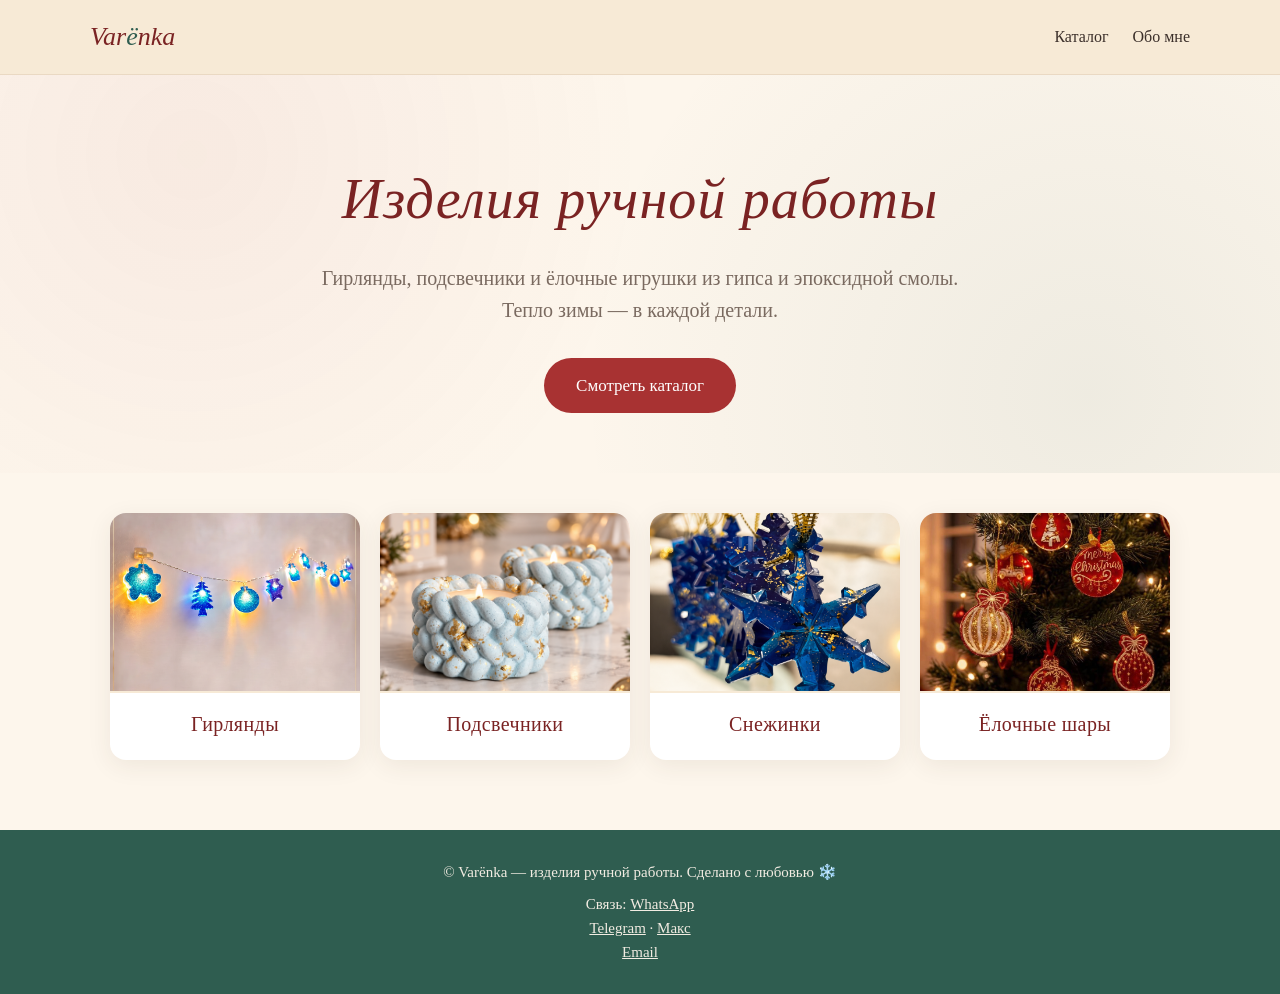
==== index.html @ d44fe87b "Update index.html" ====
<!DOCTYPE html>
<html lang="ru">
<head>
  <meta charset="UTF-8">
  <meta name="viewport" content="width=device-width, initial-scale=1.0">
  <title>Varёnka — изделия ручной работы</title>
  <meta name="description" content="Гирлянды, подсвечники и ёлочные игрушки ручной работы из гипса и эпоксидной смолы.">
  <link rel="stylesheet" href="style.css">
</head>
<body>

<header>
  <div class="container nav">
    <a href="index.html" class="logo">Var<span>ё</span>nka</a>
    <ul>
      <li><a href="catalog.html">Каталог</a></li>
      <li><a href="about.html">Обо мне</a></li>
    </ul>
  </div>
</header>

<section class="hero">
  <div class="container">
    <h1>Изделия ручной работы</h1>
    <p>Гирлянды, подсвечники и ёлочные игрушки из гипса и эпоксидной смолы. Тепло зимы — в каждой детали.</p>
    <a href="catalog.html" class="btn">Смотреть каталог</a>
  </div>
</section>

<section class="container">
  <div class="categories">
    <a href="catalog.html?cat=Гирлянды" class="cat-card">
      <img src="images/cat-garland.jpg" alt="Гирлянды" class="cat-img">
      <h3>Гирлянды</h3>
    </a>
    <a href="catalog.html?cat=Подсвечники" class="cat-card">
      <img src="images/cat-candle.jpg" alt="Подсвечники" class="cat-img">
      <h3>Подсвечники</h3>
     </a>
    <a href="catalog.html?cat=Снежинки" class="cat-card">
      <img src="images/cat-snowflake.jpg" alt="Снежинки" class="cat-img">
      <h3>Снежинки</h3>
    </a>
    <a href="catalog.html?cat=Шары" class="cat-card">
      <img src="images/cat-ball.jpg" alt="Ёлочные шары" class="cat-img">
      <h3>Ёлочные шары</h3>
    </a>
  </div>
</section>

<footer>
  <p>© Varёnka — изделия ручной работы. Сделано с любовью ❄️</p>
  <p style="margin-top:8px;">
    Связь: 
    <a href="https://wa.me/+79312424304" target="_blank">WhatsApp</a><br>
      <a href="https://t.me/zaigrinavs">Telegram</a> ·
   <a href="https://max.ru/u/f9LHodD0cOLlz1ItaKKBuRrBQSuhfOYl6oUlWiGbm6PGYJE0i15IHQIW2W4" target="_blank">Макс</a><br>
      <a href="fep0000@gmail.com">Email</a>
  </p>
</footer>

</body>
</html>
---- style.css ----
/* ===== Базовое ===== */
* { box-sizing: border-box; margin: 0; padding: 0; }

:root {
  --bg: #fdf6ec;          /* тёплый кремовый */
  --bg-soft: #f7ead6;
  --accent: #a83232;      /* винный красный */
  --accent-dark: #7a2323;
  --green: #2f5d50;       /* тёмно-зелёный */
  --text: #3b2f2a;
  --muted: #7a6a60;
  --card: #ffffff;
  --shadow: 0 6px 24px rgba(59, 47, 42, 0.08);
  --radius: 16px;
}

body {
  font-family: "Georgia", "Times New Roman", serif;
  background: var(--bg);
  color: var(--text);
  line-height: 1.6;
}

h1, h2, h3 { font-weight: normal; letter-spacing: 0.02em; }

a { color: var(--accent); text-decoration: none; }
a:hover { text-decoration: underline; }

img { max-width: 100%; display: block; }

.container { max-width: 1100px; margin: 0 auto; padding: 0 20px; }

/* ===== Шапка ===== */
header {
  background: var(--bg-soft);
  border-bottom: 1px solid #ead9c3;
  position: sticky; top: 0; z-index: 10;
}
.nav {
  display: flex; align-items: center; justify-content: space-between;
  padding: 16px 0;
  flex-wrap: wrap; gap: 12px;
}
.logo {
  font-size: 26px; font-family: "Georgia", serif; font-style: italic;
  color: var(--accent-dark);
}
.logo span { color: var(--green); }
.nav ul { display: flex; gap: 24px; list-style: none; flex-wrap: wrap; }
.nav ul a { color: var(--text); font-size: 16px; }

/* ===== Hero на главной ===== */
.hero {
  padding: 80px 0 60px;
  text-align: center;
  background:
    radial-gradient(circle at 15% 20%, rgba(168,50,50,0.06), transparent 40%),
    radial-gradient(circle at 85% 80%, rgba(47,93,80,0.07), transparent 45%);
}
.hero h1 {
  font-size: clamp(34px, 6vw, 56px);
  color: var(--accent-dark);
  margin-bottom: 18px;
  font-style: italic;
}
.hero p {
  font-size: clamp(16px, 2.4vw, 20px);
  color: var(--muted);
  max-width: 640px; margin: 0 auto 32px;
}
.btn {
  display: inline-block;
  background: var(--accent);
  color: #fff;
  padding: 14px 32px;
  border-radius: 40px;
  font-size: 17px;
  transition: background .2s;
}
.btn:hover { background: var(--accent-dark); text-decoration: none; }
.btn-outline {
  background: transparent; color: var(--accent);
  border: 1.5px solid var(--accent);
}

/* ===== Категории на главной ===== */
.categories {
  display: grid;
  grid-template-columns: repeat(auto-fit, minmax(200px, 1fr));
  gap: 20px;
  padding: 40px 0 70px;
}
.cat-card {
  background: var(--card);
  border-radius: var(--radius);
  padding: 36px 20px;
  text-align: center;
  box-shadow: var(--shadow);
  transition: transform .2s;
  color: var(--text);
}
.cat-card:hover { transform: translateY(-4px); text-decoration: none; }
.cat-card .emoji { font-size: 40px; display: block; margin-bottom: 12px; }
.cat-card h3 { color: var(--accent-dark); font-size: 20px; }

/* ===== Каталог ===== */
.catalog-header { padding: 50px 0 20px; text-align: center; }
.catalog-header h1 { font-size: clamp(28px, 4vw, 40px); color: var(--accent-dark); font-style: italic; }
.catalog-header p { color: var(--muted); }

.filters {
  display: flex; gap: 10px; flex-wrap: wrap; justify-content: center;
  padding: 20px 0 30px;
}
.filter-btn {
  background: var(--card);
  border: 1.5px solid #ead9c3;
  border-radius: 40px;
  padding: 8px 20px;
  cursor: pointer;
  font-family: inherit;
  font-size: 15px;
  color: var(--text);
  transition: all .2s;
}
.filter-btn:hover { border-color: var(--accent); }
.filter-btn.active { background: var(--accent); color: #fff; border-color: var(--accent); }

.grid {
  display: grid;
  grid-template-columns: repeat(auto-fill, minmax(240px, 1fr));
  gap: 24px;
  padding-bottom: 70px;
}
.card {
  background: var(--card);
  border-radius: var(--radius);
  overflow: hidden;
  box-shadow: var(--shadow);
  transition: transform .2s;
  display: flex; flex-direction: column;
}
.card:hover { transform: translateY(-4px); }
.card .photo {
  aspect-ratio: 1 / 1;
  background: var(--bg-soft);
  overflow: hidden;
}
.card .photo img { width: 100%; height: 100%; object-fit: cover; }
.card .body { padding: 16px 18px 20px; flex: 1; display: flex; flex-direction: column; }
.card .cat-label {
  font-size: 12px; text-transform: uppercase; letter-spacing: 0.08em;
  color: var(--green); margin-bottom: 6px;
}
.card h3 { font-size: 18px; margin-bottom: 8px; color: var(--text); }
.card .desc { font-size: 14px; color: var(--muted); flex: 1; margin-bottom: 12px; }
.card .price { font-size: 18px; color: var(--accent-dark); font-weight: bold; }

/* ===== Подвал ===== */
footer {
  background: var(--green);
  color: #f2ece2;
  text-align: center;
  padding: 30px 20px;
  font-size: 15px;
}
footer a { color: #f2ece2; text-decoration: underline; }

/* ===== Обо мне ===== */
.about { padding: 60px 0; max-width: 720px; margin: 0 auto; }
.about h1 { font-size: clamp(28px, 4vw, 40px); color: var(--accent-dark); font-style: italic; margin-bottom: 20px; }
.about p { margin-bottom: 16px; font-size: 17px; }
.contacts { margin-top: 30px; }
.contacts a { display: inline-block; margin-right: 20px; font-size: 17px; }

/* ===== Мобильная адаптация ===== */
@media (max-width: 600px) {
  .nav ul { gap: 14px; font-size: 15px; }
  .hero { padding: 50px 0 40px; }
  .grid { grid-template-columns: repeat(auto-fill, minmax(160px, 1fr)); gap: 14px; }
  .card .body { padding: 12px; }
  .card h3 { font-size: 16px; }
  .card .desc { font-size: 13px; }
}
/* ===== Модальное окно галереи ===== */
.modal {
  display: none; 
  position: fixed; 
  z-index: 100; 
  left: 0;
  top: 0;
  width: 100%; 
  height: 100%; 
  overflow: auto; 
  background-color: rgba(59, 47, 42, 0.9); /* Темный фон */
  backdrop-filter: blur(4px);
}

.modal-content {
  margin: 5% auto;
  display: block;
  max-width: 80%;
  max-height: 75vh;
  border-radius: 8px;
  box-shadow: 0 0 20px rgba(0,0,0,0.5);
  object-fit: contain;
  animation: zoom 0.3s;
}

@keyframes zoom {
  from {transform: scale(0.8)} 
  to {transform: scale(1)}
}

.close {
  position: absolute;
  top: 20px;
  right: 35px;
  color: #fdf6ec;
  font-size: 40px;
  font-weight: bold;
  cursor: pointer;
}

.close:hover { color: #a83232; }

.prev, .next {
  cursor: pointer;
  position: absolute;
  top: 50%;
  width: auto;
  padding: 16px;
  margin-top: -50px;
  color: white;
  font-weight: bold;
  font-size: 30px;
  transition: 0.3s;
  user-select: none;
  text-decoration: none;
}
.next { right: 20px; border-radius: 3px 0 0 3px; }
.prev { left: 20px; border-radius: 0 3px 3px 0; }
.prev:hover, .next:hover { background-color: rgba(168,50,50,0.8); color: #fff; }

#caption {
  margin: auto;
  display: block;
  width: 80%;
  max-width: 700px;
  text-align: center;
  color: #fdf6ec;
  padding: 10px 0;
  font-size: 20px;
  font-style: italic;
}

/* Адаптив для телефонов */
@media only screen and (max-width: 700px){
  .modal-content { width: 100%; }
  .prev, .next { font-size: 20px; }
}
/* ===== Переключатель обложек на карточке ===== */
.photo {
  position: relative; /* Чтобы стрелочки позиционировались внутри фото */
}

.card-arrow {
  position: absolute;
  top: 50%;
  transform: translateY(-50%);
  background: rgba(253, 246, 236, 0.85); /* Тёплый кремовый фон */
  color: var(--accent-dark);
  border: none;
  border-radius: 50%;
  width: 32px;
  height: 32px;
  font-size: 18px;
  display: flex;
  align-items: center;
  justify-content: center;
  cursor: pointer;
  box-shadow: 0 2px 8px rgba(0,0,0,0.15);
  opacity: 0; /* Скрыты по умолчанию */
  transition: opacity 0.2s, background 0.2s;
  z-index: 2;
}

.card:hover .card-arrow {
  opacity: 1; /* Появляются при наведении на карточку */
}

.card-arrow:hover {
  background: #ffffff;
}

.card-arrow.left { left: 10px; }
.card-arrow.right { right: 10px; }
/* Кнопка "Показать всю коллекцию" */
.btn-collection {
  display: inline-block;
  background: var(--accent);
  color: #fff;
  padding: 10px 24px;
  border-radius: 30px;
  font-size: 15px;
  transition: background 0.2s;
  border: none;
  cursor: pointer;
  font-family: inherit;
}
.btn-collection:hover {
  background: var(--accent-dark);
}
/* ===== Картинки в категориях на главной ===== */
.cat-card {
  display: flex;
  flex-direction: column;
  align-items: center;
  overflow: hidden;
  padding: 0 0 20px 0; /* Убираем отступ сверху, чтобы картинка была впритык к краям */
}

.cat-img {
  width: 100%;
  height: 180px;
  object-fit: cover;
  margin-bottom: 15px;
  border-bottom: 2px solid var(--bg-soft);
  transition: transform 0.3s ease;
}

.cat-card:hover .cat-img {
  transform: scale(1.05); /* Легкий эффект увеличения при наведении */
}

/* Убираем старый стиль для эмодзи, так как мы его больше не используем */
.cat-card .emoji {
  display: none;
}
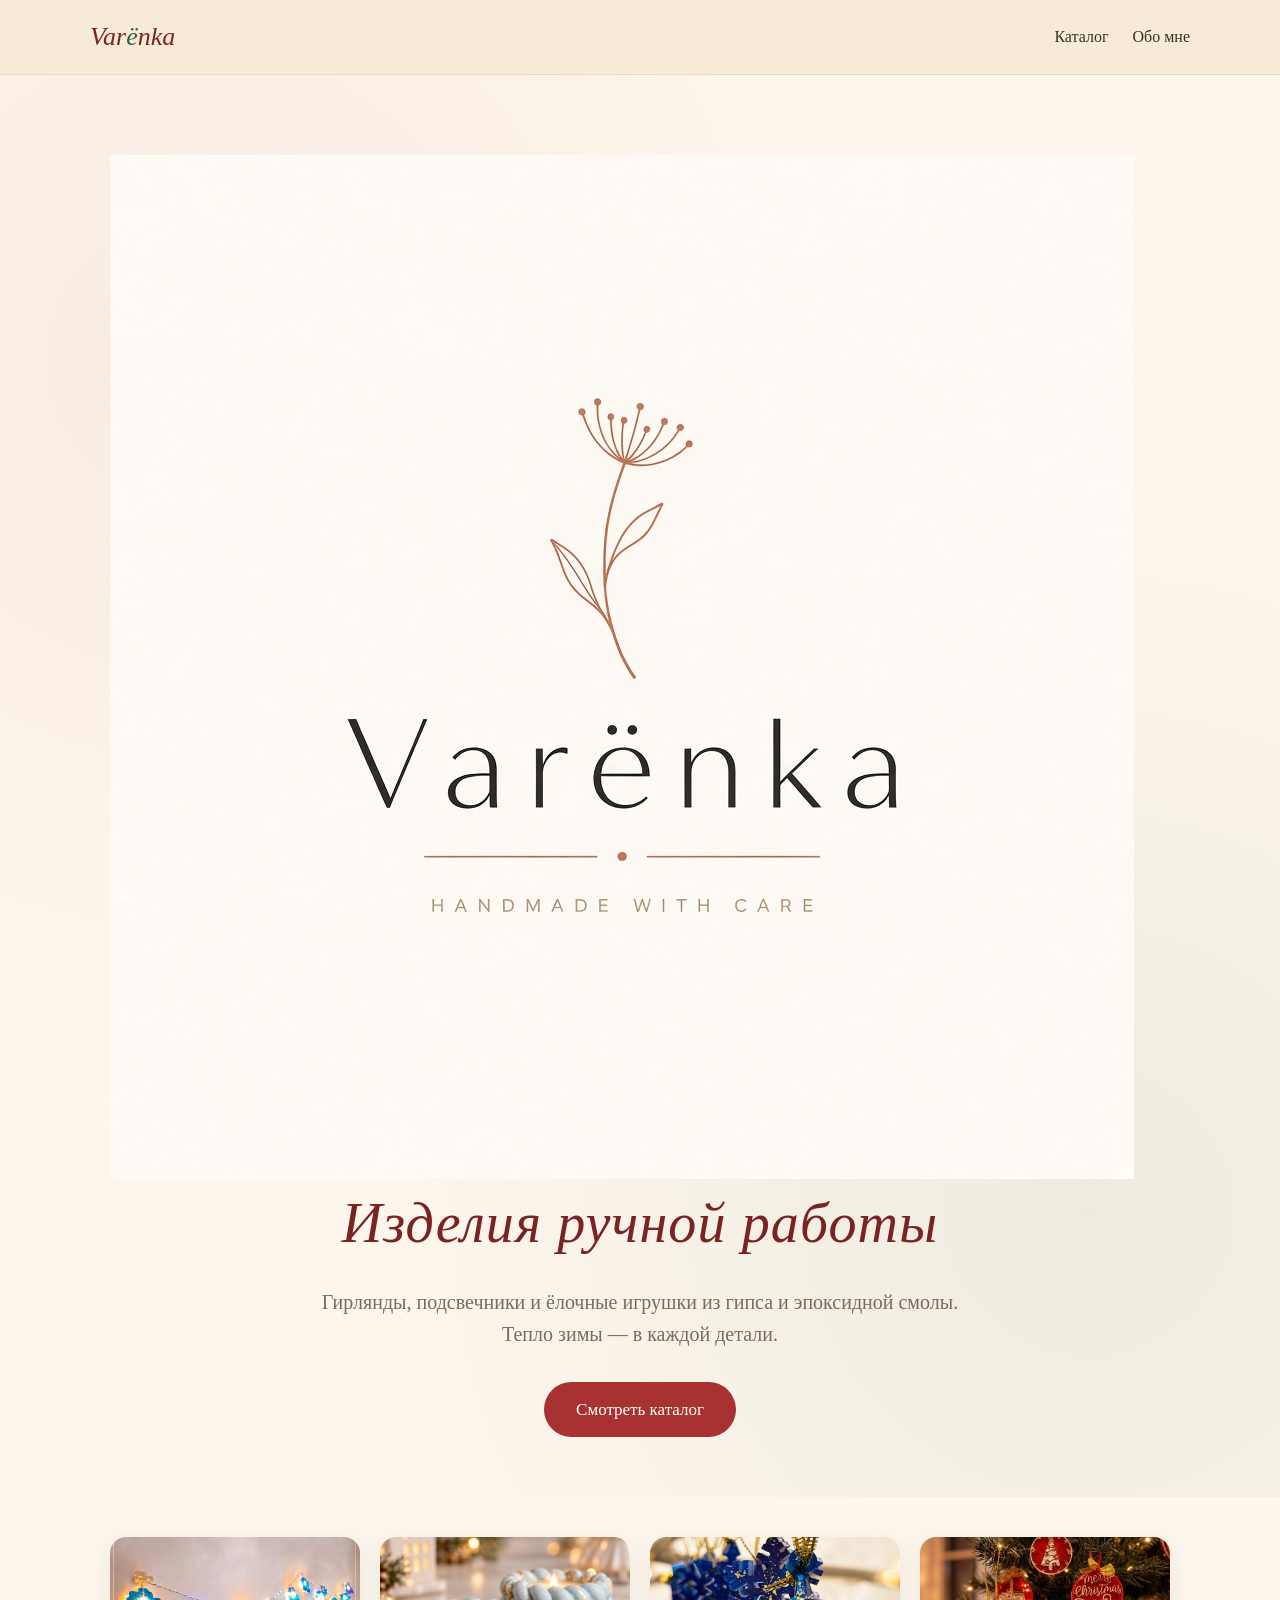
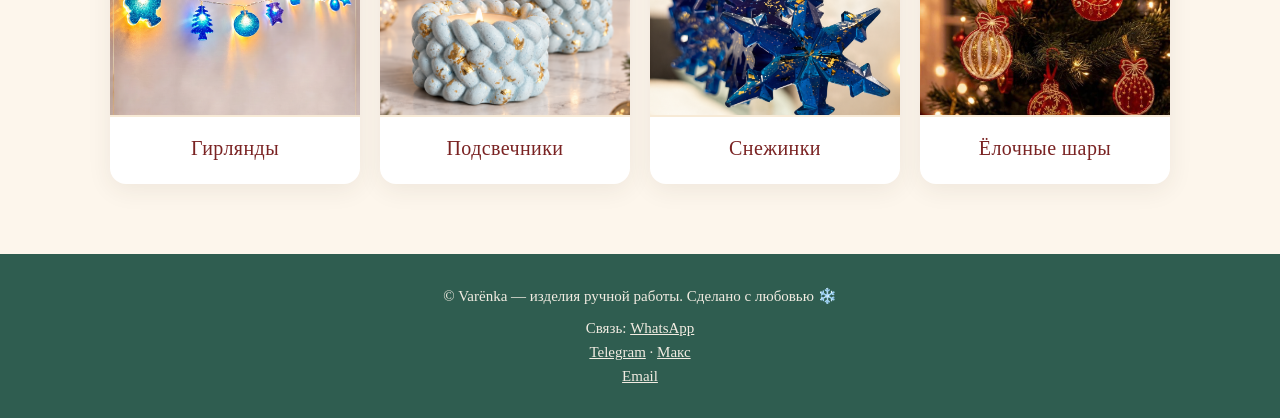
==== commit 35ff1183: "Update index.html" ====
--- a/index.html
+++ b/index.html
@@ -20,13 +20,16 @@
 </header>
 
 <section class="hero">
-  <div class="container">
-    <h1>Изделия ручной работы</h1>
-    <p>Гирлянды, подсвечники и ёлочные игрушки из гипса и эпоксидной смолы. Тепло зимы — в каждой детали.</p>
-    <a href="catalog.html" class="btn">Смотреть каталог</a>
+  <div class="container hero-content">
+    <img src="images/logo.png" alt="Логотип Varёnka" class="hero-logo">
+    <div class="hero-text">
+      <h1>Изделия ручной работы</h1>
+      <p>Гирлянды, подсвечники и ёлочные игрушки из гипса и эпоксидной смолы. Тепло зимы — в каждой детали.</p>
+      <a href="catalog.html" class="btn">Смотреть каталог</a>
+    </div>
   </div>
 </section>
-
+  
 <section class="container">
   <div class="categories">
     <a href="catalog.html?cat=Гирлянды" class="cat-card">
--- a/style.css
+++ b/style.css
@@ -337,3 +337,28 @@
 .cat-card .emoji {
   display: none;
 }
+/* ===== Блок "Изготовление на заказ" в каталоге ===== */
+.custom-order-block {
+  background: var(--bg-soft);
+  border: 1px dashed var(--accent);
+  border-radius: var(--radius);
+  padding: 30px 20px;
+  text-align: center;
+  margin: 40px auto 60px auto;
+  max-width: 800px;
+  box-shadow: var(--shadow);
+}
+
+.custom-order-block h3 {
+  color: var(--accent-dark);
+  font-size: 22px;
+  margin-bottom: 15px;
+  font-style: italic;
+}
+
+.custom-order-block p {
+  color: var(--text);
+  font-size: 16px;
+  margin-bottom: 20px;
+  line-height: 1.6;
+}
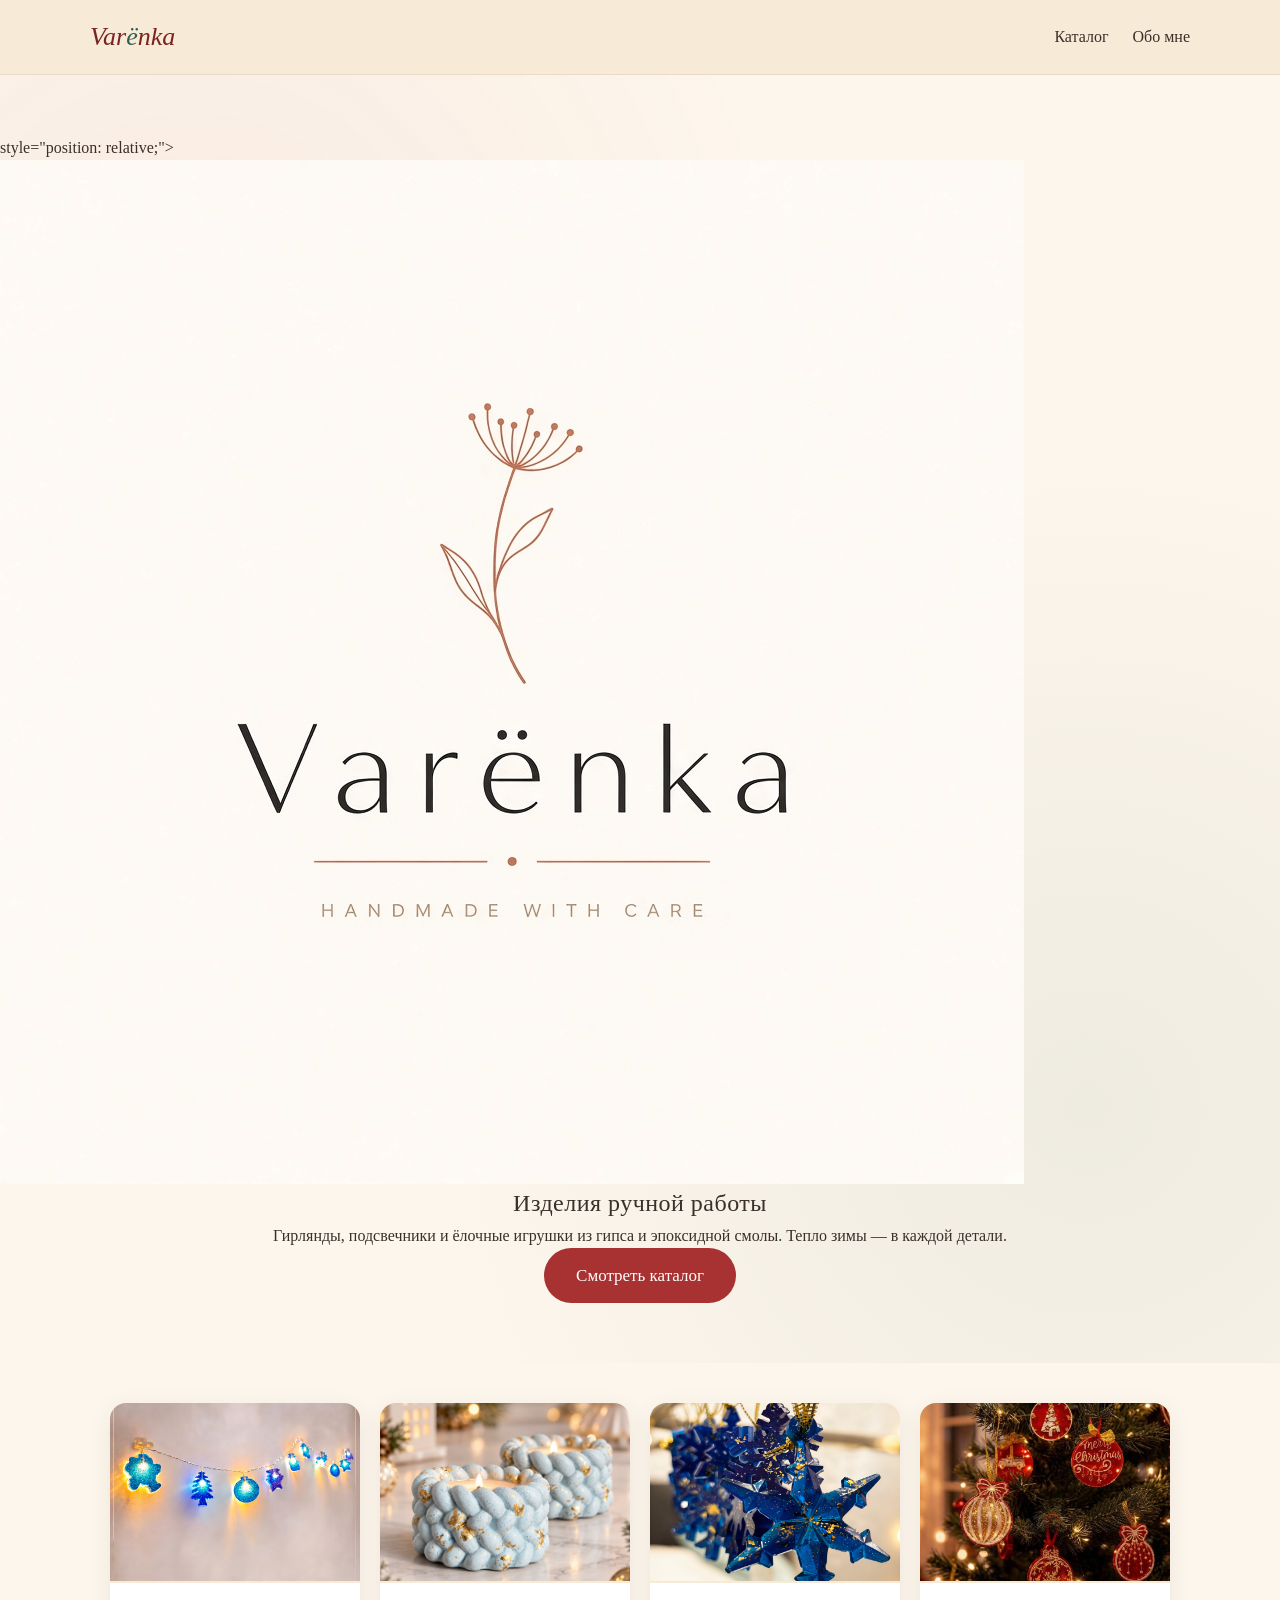
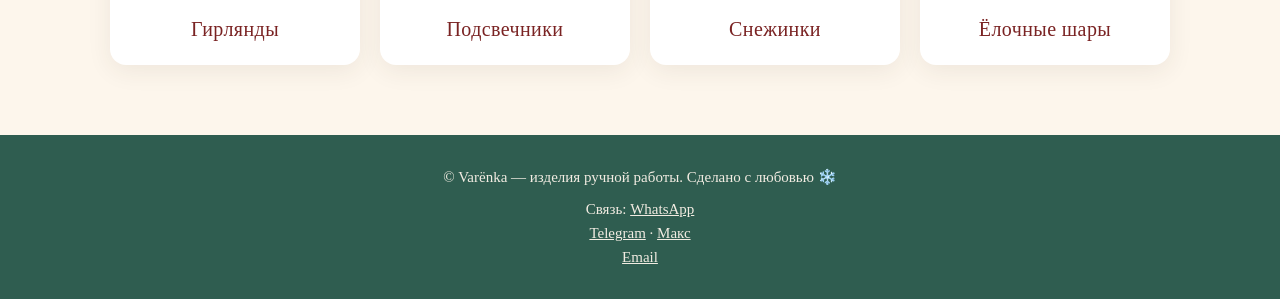
==== commit 8a3252bf: "Update index.html" ====
--- a/index.html
+++ b/index.html
@@ -19,10 +19,9 @@
   </div>
 </header>
 
-<section class="hero">
-  <div class="container hero-content">
-    <img src="images/logo.png" alt="Логотип Varёnka" class="hero-logo">
-    <div class="hero-text">
+<section class="hero"> style="position: relative;">
+ <img src="images/logo.png" alt="Логотип Varёnka" class="hero-corner-logo">
+<div class="container" style="text-align: center;">
       <h1>Изделия ручной работы</h1>
       <p>Гирлянды, подсвечники и ёлочные игрушки из гипса и эпоксидной смолы. Тепло зимы — в каждой детали.</p>
       <a href="catalog.html" class="btn">Смотреть каталог</a>
--- a/style.css
+++ b/style.css
@@ -49,25 +49,53 @@
 .nav ul { display: flex; gap: 24px; list-style: none; flex-wrap: wrap; }
 .nav ul a { color: var(--text); font-size: 16px; }
 
-/* ===== Hero на главной ===== */
+/* ===== Баннер на главной ===== */
 .hero {
-  padding: 80px 0 60px;
-  text-align: center;
+  padding: 60px 0 60px;
   background:
     radial-gradient(circle at 15% 20%, rgba(168,50,50,0.06), transparent 40%),
     radial-gradient(circle at 85% 80%, rgba(47,93,80,0.07), transparent 45%);
 }
-.hero h1 {
+
+.hero-flex {
+  display: flex;
+  align-items: center;
+  justify-content: center;
+  gap: 40px;
+  flex-wrap: wrap;
+}
+
+.hero-text {
+  max-width: 600px;
+}
+
+.hero-text h1 {
   font-size: clamp(34px, 6vw, 56px);
   color: var(--accent-dark);
   margin-bottom: 18px;
   font-style: italic;
 }
-.hero p {
+.hero-text p {
   font-size: clamp(16px, 2.4vw, 20px);
   color: var(--muted);
-  max-width: 640px; margin: 0 auto 32px;
-}
+  margin-bottom: 32px;
+}
+
+/* ===== Универсальный логотип ===== */
+.brand-logo {
+  width: 150px !important; 
+  height: 150px !important; 
+  max-width: 150px !important;
+  object-fit: cover !important; 
+  border-radius: 50% !important; 
+  box-shadow: 0 4px 15px rgba(0,0,0,0.1) !important;
+  border: 3px solid var(--bg-soft) !important;
+  display: inline-block;
+  vertical-align: middle;
+  margin: 0;
+}
+
+/* ===== Кнопки ===== */
 .btn {
   display: inline-block;
   background: var(--accent);
@@ -78,10 +106,6 @@
   transition: background .2s;
 }
 .btn:hover { background: var(--accent-dark); text-decoration: none; }
-.btn-outline {
-  background: transparent; color: var(--accent);
-  border: 1.5px solid var(--accent);
-}
 
 /* ===== Категории на главной ===== */
 .categories {
@@ -98,10 +122,24 @@
   box-shadow: var(--shadow);
   transition: transform .2s;
   color: var(--text);
+  display: flex;
+  flex-direction: column;
+  align-items: center;
+  overflow: hidden;
+  padding: 0 0 20px 0;
 }
 .cat-card:hover { transform: translateY(-4px); text-decoration: none; }
-.cat-card .emoji { font-size: 40px; display: block; margin-bottom: 12px; }
-.cat-card h3 { color: var(--accent-dark); font-size: 20px; }
+.cat-card h3 { color: var(--accent-dark); font-size: 20px; margin-top: 15px; }
+
+.cat-img {
+  width: 100%;
+  height: 180px;
+  object-fit: cover;
+  margin-bottom: 15px;
+  border-bottom: 2px solid var(--bg-soft);
+  transition: transform 0.3s ease;
+}
+.cat-card:hover .cat-img { transform: scale(1.05); }
 
 /* ===== Каталог ===== */
 .catalog-header { padding: 50px 0 20px; text-align: center; }
@@ -139,12 +177,14 @@
   box-shadow: var(--shadow);
   transition: transform .2s;
   display: flex; flex-direction: column;
+  cursor: pointer;
 }
 .card:hover { transform: translateY(-4px); }
 .card .photo {
   aspect-ratio: 1 / 1;
   background: var(--bg-soft);
   overflow: hidden;
+  position: relative;
 }
 .card .photo img { width: 100%; height: 100%; object-fit: cover; }
 .card .body { padding: 16px 18px 20px; flex: 1; display: flex; flex-direction: column; }
@@ -156,119 +196,12 @@
 .card .desc { font-size: 14px; color: var(--muted); flex: 1; margin-bottom: 12px; }
 .card .price { font-size: 18px; color: var(--accent-dark); font-weight: bold; }
 
-/* ===== Подвал ===== */
-footer {
-  background: var(--green);
-  color: #f2ece2;
-  text-align: center;
-  padding: 30px 20px;
-  font-size: 15px;
-}
-footer a { color: #f2ece2; text-decoration: underline; }
-
-/* ===== Обо мне ===== */
-.about { padding: 60px 0; max-width: 720px; margin: 0 auto; }
-.about h1 { font-size: clamp(28px, 4vw, 40px); color: var(--accent-dark); font-style: italic; margin-bottom: 20px; }
-.about p { margin-bottom: 16px; font-size: 17px; }
-.contacts { margin-top: 30px; }
-.contacts a { display: inline-block; margin-right: 20px; font-size: 17px; }
-
-/* ===== Мобильная адаптация ===== */
-@media (max-width: 600px) {
-  .nav ul { gap: 14px; font-size: 15px; }
-  .hero { padding: 50px 0 40px; }
-  .grid { grid-template-columns: repeat(auto-fill, minmax(160px, 1fr)); gap: 14px; }
-  .card .body { padding: 12px; }
-  .card h3 { font-size: 16px; }
-  .card .desc { font-size: 13px; }
-}
-/* ===== Модальное окно галереи ===== */
-.modal {
-  display: none; 
-  position: fixed; 
-  z-index: 100; 
-  left: 0;
-  top: 0;
-  width: 100%; 
-  height: 100%; 
-  overflow: auto; 
-  background-color: rgba(59, 47, 42, 0.9); /* Темный фон */
-  backdrop-filter: blur(4px);
-}
-
-.modal-content {
-  margin: 5% auto;
-  display: block;
-  max-width: 80%;
-  max-height: 75vh;
-  border-radius: 8px;
-  box-shadow: 0 0 20px rgba(0,0,0,0.5);
-  object-fit: contain;
-  animation: zoom 0.3s;
-}
-
-@keyframes zoom {
-  from {transform: scale(0.8)} 
-  to {transform: scale(1)}
-}
-
-.close {
-  position: absolute;
-  top: 20px;
-  right: 35px;
-  color: #fdf6ec;
-  font-size: 40px;
-  font-weight: bold;
-  cursor: pointer;
-}
-
-.close:hover { color: #a83232; }
-
-.prev, .next {
-  cursor: pointer;
-  position: absolute;
-  top: 50%;
-  width: auto;
-  padding: 16px;
-  margin-top: -50px;
-  color: white;
-  font-weight: bold;
-  font-size: 30px;
-  transition: 0.3s;
-  user-select: none;
-  text-decoration: none;
-}
-.next { right: 20px; border-radius: 3px 0 0 3px; }
-.prev { left: 20px; border-radius: 0 3px 3px 0; }
-.prev:hover, .next:hover { background-color: rgba(168,50,50,0.8); color: #fff; }
-
-#caption {
-  margin: auto;
-  display: block;
-  width: 80%;
-  max-width: 700px;
-  text-align: center;
-  color: #fdf6ec;
-  padding: 10px 0;
-  font-size: 20px;
-  font-style: italic;
-}
-
-/* Адаптив для телефонов */
-@media only screen and (max-width: 700px){
-  .modal-content { width: 100%; }
-  .prev, .next { font-size: 20px; }
-}
-/* ===== Переключатель обложек на карточке ===== */
-.photo {
-  position: relative; /* Чтобы стрелочки позиционировались внутри фото */
-}
-
+/* ===== Стрелочки на карточках ===== */
 .card-arrow {
   position: absolute;
   top: 50%;
   transform: translateY(-50%);
-  background: rgba(253, 246, 236, 0.85); /* Тёплый кремовый фон */
+  background: rgba(253, 246, 236, 0.85);
   color: var(--accent-dark);
   border: none;
   border-radius: 50%;
@@ -280,64 +213,63 @@
   justify-content: center;
   cursor: pointer;
   box-shadow: 0 2px 8px rgba(0,0,0,0.15);
-  opacity: 0; /* Скрыты по умолчанию */
+  opacity: 0;
   transition: opacity 0.2s, background 0.2s;
   z-index: 2;
 }
-
-.card:hover .card-arrow {
-  opacity: 1; /* Появляются при наведении на карточку */
-}
-
-.card-arrow:hover {
-  background: #ffffff;
-}
-
+.card:hover .card-arrow { opacity: 1; }
+.card-arrow:hover { background: #ffffff; }
 .card-arrow.left { left: 10px; }
 .card-arrow.right { right: 10px; }
-/* Кнопка "Показать всю коллекцию" */
+
+/* ===== Модальное окно ===== */
+.modal {
+  display: none; 
+  position: fixed; 
+  z-index: 100; 
+  left: 0; top: 0; width: 100%; height: 100%; 
+  overflow: auto; 
+  background-color: rgba(59, 47, 42, 0.9);
+  backdrop-filter: blur(4px);
+}
+.modal-content {
+  margin: 5% auto;
+  display: block;
+  max-width: 80%;
+  max-height: 75vh;
+  border-radius: 8px;
+  box-shadow: 0 0 20px rgba(0,0,0,0.5);
+  object-fit: contain;
+  animation: zoom 0.3s;
+}
+@keyframes zoom { from {transform: scale(0.8)} to {transform: scale(1)} }
+.close {
+  position: absolute; top: 20px; right: 35px;
+  color: #fdf6ec; font-size: 40px; font-weight: bold; cursor: pointer;
+}
+.close:hover { color: var(--accent); }
+.prev, .next {
+  cursor: pointer; position: absolute; top: 50%;
+  width: auto; padding: 16px; margin-top: -50px;
+  color: white; font-weight: bold; font-size: 30px;
+  transition: 0.3s; user-select: none; text-decoration: none;
+}
+.next { right: 20px; border-radius: 3px 0 0 3px; }
+.prev { left: 20px; border-radius: 0 3px 3px 0; }
+.prev:hover, .next:hover { background-color: rgba(168,50,50,0.8); color: #fff; }
+#caption {
+  margin: auto; display: block; width: 80%; max-width: 700px;
+  text-align: center; color: #fdf6ec; padding: 10px 0;
+  font-size: 20px; font-style: italic;
+}
 .btn-collection {
-  display: inline-block;
-  background: var(--accent);
-  color: #fff;
-  padding: 10px 24px;
-  border-radius: 30px;
-  font-size: 15px;
-  transition: background 0.2s;
-  border: none;
-  cursor: pointer;
-  font-family: inherit;
-}
-.btn-collection:hover {
-  background: var(--accent-dark);
-}
-/* ===== Картинки в категориях на главной ===== */
-.cat-card {
-  display: flex;
-  flex-direction: column;
-  align-items: center;
-  overflow: hidden;
-  padding: 0 0 20px 0; /* Убираем отступ сверху, чтобы картинка была впритык к краям */
-}
-
-.cat-img {
-  width: 100%;
-  height: 180px;
-  object-fit: cover;
-  margin-bottom: 15px;
-  border-bottom: 2px solid var(--bg-soft);
-  transition: transform 0.3s ease;
-}
-
-.cat-card:hover .cat-img {
-  transform: scale(1.05); /* Легкий эффект увеличения при наведении */
-}
-
-/* Убираем старый стиль для эмодзи, так как мы его больше не используем */
-.cat-card .emoji {
-  display: none;
-}
-/* ===== Блок "Изготовление на заказ" в каталоге ===== */
+  display: inline-block; background: var(--accent); color: #fff;
+  padding: 10px 24px; border-radius: 30px; font-size: 15px;
+  transition: background 0.2s; border: none; cursor: pointer; font-family: inherit;
+}
+.btn-collection:hover { background: var(--accent-dark); }
+
+/* ===== Блок "Изготовление на заказ" ===== */
 .custom-order-block {
   background: var(--bg-soft);
   border: 1px dashed var(--accent);
@@ -348,17 +280,45 @@
   max-width: 800px;
   box-shadow: var(--shadow);
 }
-
-.custom-order-block h3 {
-  color: var(--accent-dark);
-  font-size: 22px;
-  margin-bottom: 15px;
-  font-style: italic;
-}
-
-.custom-order-block p {
-  color: var(--text);
-  font-size: 16px;
-  margin-bottom: 20px;
-  line-height: 1.6;
-}
+.custom-order-block h3 { color: var(--accent-dark); font-size: 22px; margin-bottom: 15px; font-style: italic; }
+.custom-order-block p { color: var(--text); font-size: 16px; margin-bottom: 20px; line-height: 1.6; }
+
+/* ===== Обо мне ===== */
+.about { padding: 60px 0; max-width: 800px; margin: 0 auto; }
+.about-flex {
+  display: flex;
+  align-items: center;
+  gap: 30px;
+  margin-bottom: 30px;
+}
+.about-text p { margin-bottom: 16px; font-size: 17px; }
+.contacts { margin-top: 30px; }
+.contacts a { display: inline-block; margin-right: 20px; font-size: 17px; }
+
+/* ===== Подвал ===== */
+footer {
+  background: var(--green);
+  color: #f2ece2;
+  text-align: center;
+  padding: 30px 20px;
+  font-size: 15px;
+}
+footer a { color: #f2ece2; text-decoration: underline; }
+
+/* ===== Мобильная адаптация ===== */
+@media (max-width: 768px) {
+  .hero-flex { flex-direction: column; text-align: center; }
+  .hero-text { text-align: center; }
+  .about-flex { flex-direction: column; text-align: center; }
+  .modal-content { width: 100%; }
+  .prev, .next { font-size: 20px; }
+}
+
+@media (max-width: 600px) {
+  .nav ul { gap: 14px; font-size: 15px; }
+  .hero { padding: 50px 0 40px; }
+  .grid { grid-template-columns: repeat(auto-fill, minmax(160px, 1fr)); gap: 14px; }
+  .card .body { padding: 12px; }
+  .card h3 { font-size: 16px; }
+  .card .desc { font-size: 13px; }
+}
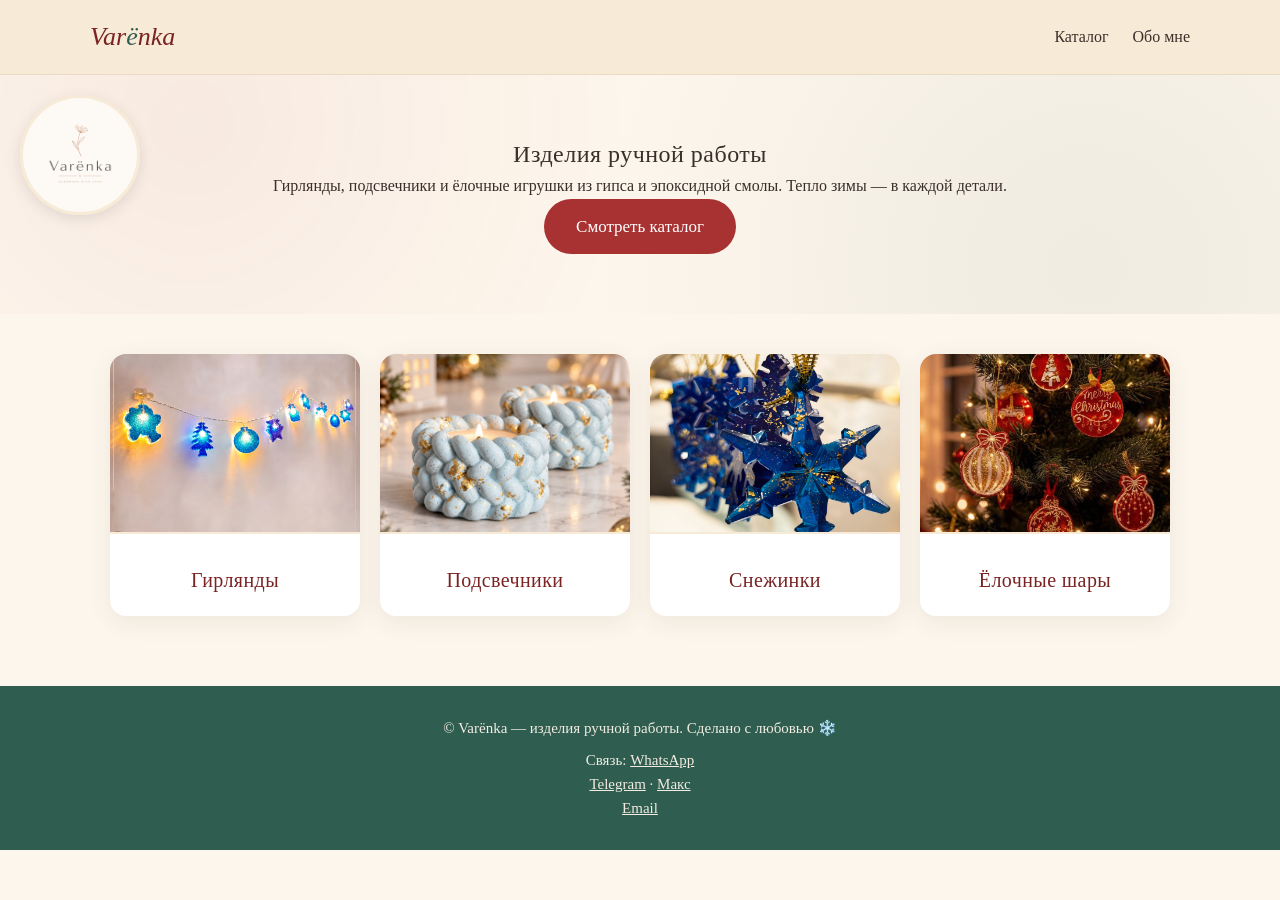
==== commit cd4a8c71: "Update index.html" ====
--- a/index.html
+++ b/index.html
@@ -19,13 +19,12 @@
   </div>
 </header>
 
-<section class="hero"> style="position: relative;">
- <img src="images/logo.png" alt="Логотип Varёnka" class="hero-corner-logo">
-<div class="container" style="text-align: center;">
-      <h1>Изделия ручной работы</h1>
-      <p>Гирлянды, подсвечники и ёлочные игрушки из гипса и эпоксидной смолы. Тепло зимы — в каждой детали.</p>
-      <a href="catalog.html" class="btn">Смотреть каталог</a>
-    </div>
+<section class="hero" style="position: relative;">
+  <img src="images/logo.png" alt="Логотип Varёnka" class="hero-corner-logo">
+  <div class="container" style="text-align: center;">
+    <h1>Изделия ручной работы</h1>
+    <p>Гирлянды, подсвечники и ёлочные игрушки из гипса и эпоксидной смолы. Тепло зимы — в каждой детали.</p>
+    <a href="catalog.html" class="btn">Смотреть каталог</a>
   </div>
 </section>
   
--- a/style.css
+++ b/style.css
@@ -82,18 +82,11 @@
 }
 
 /* ===== Универсальный логотип ===== */
-.brand-logo {
-  width: 150px !important; 
-  height: 150px !important; 
-  max-width: 150px !important;
-  object-fit: cover !important; 
-  border-radius: 50% !important; 
-  box-shadow: 0 4px 15px rgba(0,0,0,0.1) !important;
-  border: 3px solid var(--bg-soft) !important;
-  display: inline-block;
-  vertical-align: middle;
-  margin: 0;
-}
+ .brand-logo {
+    width: 100px !important;
+    height: 100px !important;
+    max-width: 100px !important;
+  }
 
 /* ===== Кнопки ===== */
 .btn {
@@ -322,3 +315,26 @@
   .card h3 { font-size: 16px; }
   .card .desc { font-size: 13px; }
 }
+/* Логотип в левом верхнем углу баннера */
+.hero-corner-logo {
+  position: absolute;
+  top: 20px;
+  left: 20px;
+  width: 120px;       /* Размер логотипа */
+  height: 120px;
+  border-radius: 50%; /* Круглая форма */
+  object-fit: cover;
+  box-shadow: 0 4px 15px rgba(0,0,0,0.1);
+  border: 3px solid var(--bg-soft);
+  z-index: 5;
+}
+
+/* На телефонах логотип в углу может мешать тексту, поэтому уменьшаем его */
+@media (max-width: 768px) {
+  .hero-corner-logo {
+    width: 80px;
+    height: 80px;
+    top: 10px;
+    left: 10px;
+  }
+}
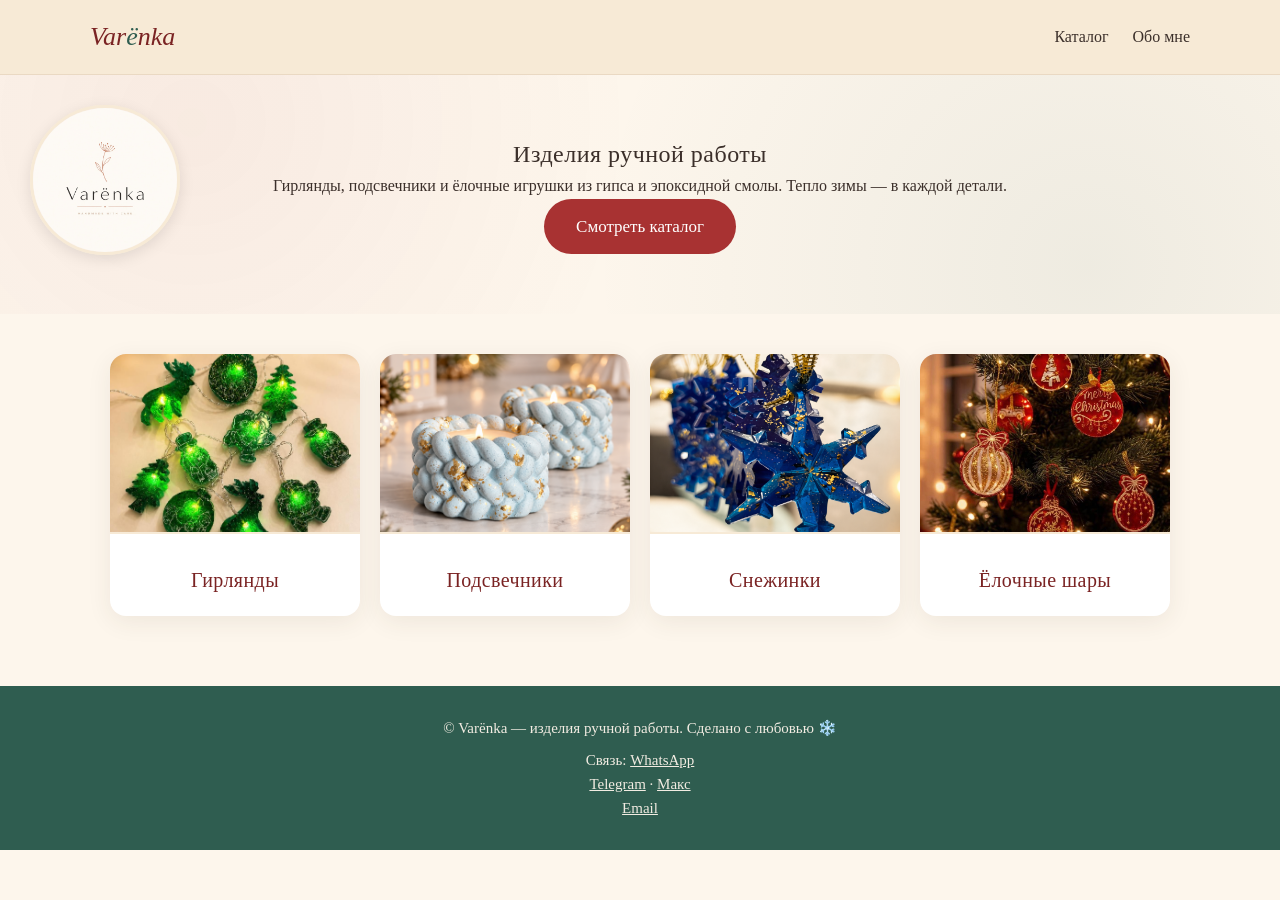
==== commit 17fa0bbd: "Update index.html" ====
--- a/index.html
+++ b/index.html
@@ -20,12 +20,12 @@
 </header>
 
 <section class="hero" style="position: relative;">
-  <img src="images/logo.png" alt="Логотип Varёnka" class="hero-corner-logo">
-  <div class="container" style="text-align: center;">
+  <div class="container" style="text-align: center; position: relative; z-index: 2;">
     <h1>Изделия ручной работы</h1>
     <p>Гирлянды, подсвечники и ёлочные игрушки из гипса и эпоксидной смолы. Тепло зимы — в каждой детали.</p>
     <a href="catalog.html" class="btn">Смотреть каталог</a>
   </div>
+  <img src="images/logo.png" alt="Логотип Varёnka" class="hero-corner-logo">
 </section>
   
 <section class="container">
--- a/style.css
+++ b/style.css
@@ -82,11 +82,18 @@
 }
 
 /* ===== Универсальный логотип ===== */
- .brand-logo {
-    width: 100px !important;
-    height: 100px !important;
-    max-width: 100px !important;
-  }
+.brand-logo {
+  width: 150px !important; 
+  height: 150px !important; 
+  max-width: 150px !important;
+  object-fit: cover !important; 
+  border-radius: 50% !important; /* Это делает круг */
+  box-shadow: 0 4px 15px rgba(0,0,0,0.1) !important;
+  border: 3px solid var(--bg-soft) !important;
+  display: inline-block;
+  vertical-align: middle;
+  margin: 0;
+}
 
 /* ===== Кнопки ===== */
 .btn {
@@ -318,11 +325,11 @@
 /* Логотип в левом верхнем углу баннера */
 .hero-corner-logo {
   position: absolute;
-  top: 20px;
-  left: 20px;
-  width: 120px;       /* Размер логотипа */
-  height: 120px;
-  border-radius: 50%; /* Круглая форма */
+  top: 30px;   /* Отступ от верха баннера */
+  left: 30px;  /* Отступ от левого края баннера */
+  width: 150px;       
+  height: 150px;
+  border-radius: 50%; 
   object-fit: cover;
   box-shadow: 0 4px 15px rgba(0,0,0,0.1);
   border: 3px solid var(--bg-soft);
@@ -331,10 +338,19 @@
 
 /* На телефонах логотип в углу может мешать тексту, поэтому уменьшаем его */
 @media (max-width: 768px) {
+  /* ... тут могут быть другие твои стили для телефона ... */
+
+  /* Отменяем прилипание к углу на телефоне */
   .hero-corner-logo {
-    width: 80px;
-    height: 80px;
-    top: 10px;
-    left: 10px;
+    position: static;   /* Убираем абсолютное позиционирование */
+    margin: 0 auto 20px auto; /* Центрируем и даем отступ снизу */
+    display: block;     /* Чтобы сработало центрирование */
+    width: 100px;       /* Уменьшаем размер для телефона */
+    height: 100px;
   }
-}
+
+  /* Выравниваем текст по центру (на случай, если он съехал) */
+  .hero .container {
+    padding-top: 20px; 
+  }
+}
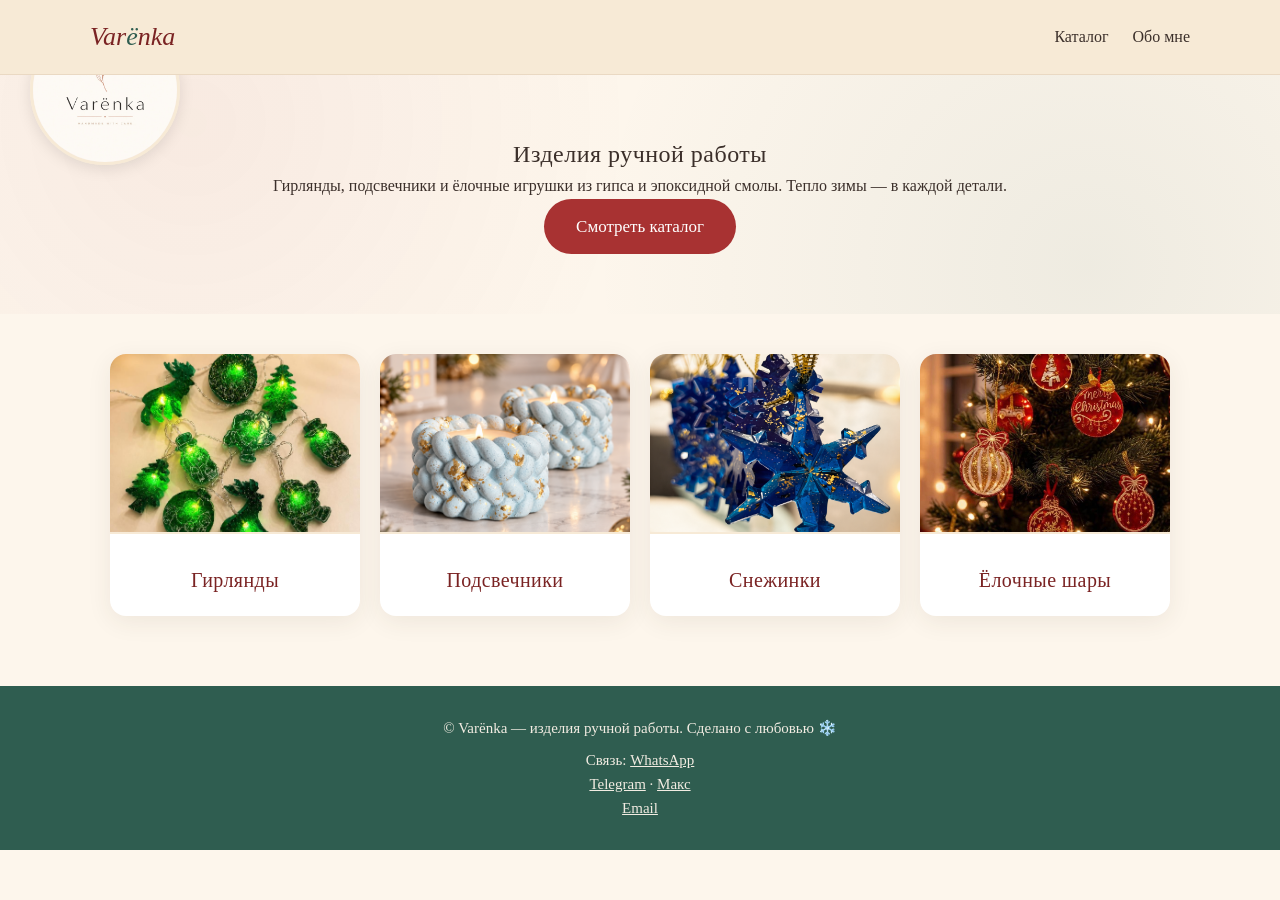
==== commit 3eb9e828: "Update index.html" ====
--- a/index.html
+++ b/index.html
@@ -19,13 +19,13 @@
   </div>
 </header>
 
-<section class="hero" style="position: relative;">
+<section class="hero">
+  <img src="images/logo.png" alt="Логотип Varёnka" class="hero-corner-logo">
   <div class="container" style="text-align: center; position: relative; z-index: 2;">
     <h1>Изделия ручной работы</h1>
     <p>Гирлянды, подсвечники и ёлочные игрушки из гипса и эпоксидной смолы. Тепло зимы — в каждой детали.</p>
     <a href="catalog.html" class="btn">Смотреть каталог</a>
   </div>
-  <img src="images/logo.png" alt="Логотип Varёnka" class="hero-corner-logo">
 </section>
   
 <section class="container">
--- a/style.css
+++ b/style.css
@@ -325,7 +325,7 @@
 /* Логотип в левом верхнем углу баннера */
 .hero-corner-logo {
   position: absolute;
-  top: 30px;   /* Отступ от верха баннера */
+  top: 15px;   /* Отступ от верха баннера */
   left: 30px;  /* Отступ от левого края баннера */
   width: 150px;       
   height: 150px;
@@ -333,24 +333,15 @@
   object-fit: cover;
   box-shadow: 0 4px 15px rgba(0,0,0,0.1);
   border: 3px solid var(--bg-soft);
-  z-index: 5;
+  z-index: 1;
 }
 
 /* На телефонах логотип в углу может мешать тексту, поэтому уменьшаем его */
 @media (max-width: 768px) {
-  /* ... тут могут быть другие твои стили для телефона ... */
-
-  /* Отменяем прилипание к углу на телефоне */
   .hero-corner-logo {
-    position: static;   /* Убираем абсолютное позиционирование */
-    margin: 0 auto 20px auto; /* Центрируем и даем отступ снизу */
-    display: block;     /* Чтобы сработало центрирование */
-    width: 100px;       /* Уменьшаем размер для телефона */
-    height: 100px;
+    position: static; /* Отпускаем логотип в обычный поток */
+    margin: 0 auto 20px auto; /* Центрируем */
+    display: block;
+    width: 120px;
+    height: 120px;
   }
-
-  /* Выравниваем текст по центру (на случай, если он съехал) */
-  .hero .container {
-    padding-top: 20px; 
-  }
-}
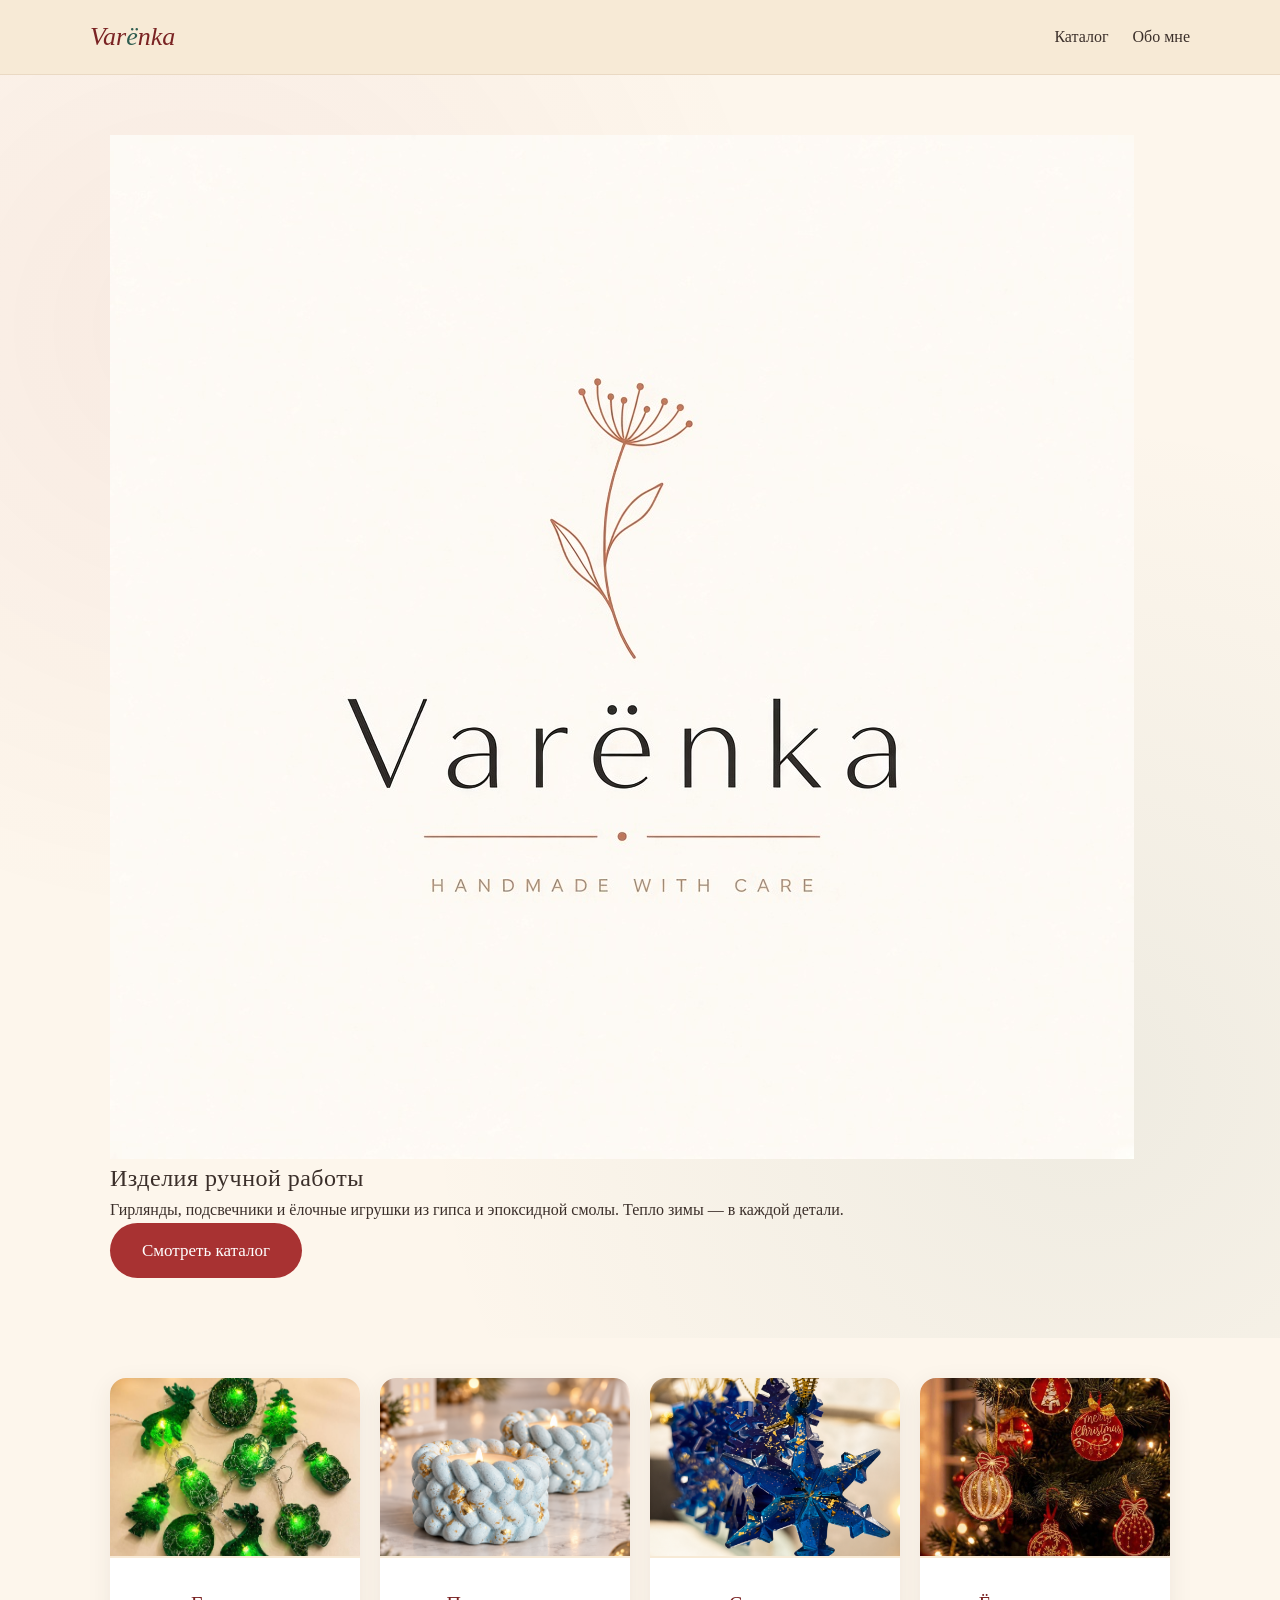
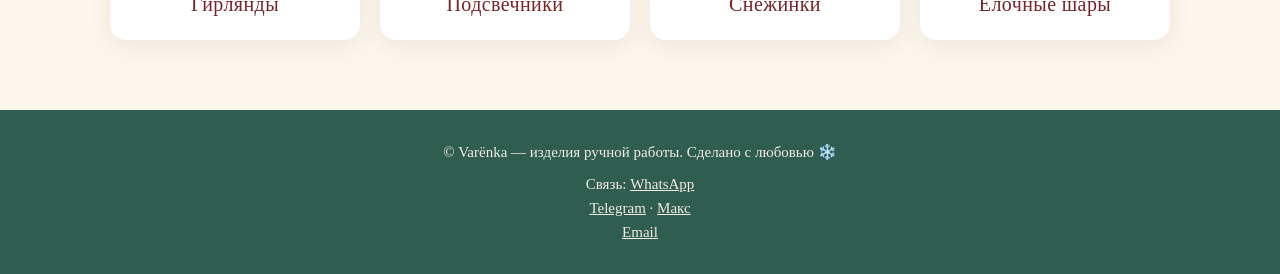
==== commit bd1aad1d: "Update index.html" ====
--- a/index.html
+++ b/index.html
@@ -20,8 +20,8 @@
 </header>
 
 <section class="hero">
-  <img src="images/logo.png" alt="Логотип Varёnka" class="hero-corner-logo">
-  <div class="container" style="text-align: center; position: relative; z-index: 2;">
+  <div class="container">
+    <img src="images/logo.png" alt="Логотип Varёnka" class="hero-logo-final">
     <h1>Изделия ручной работы</h1>
     <p>Гирлянды, подсвечники и ёлочные игрушки из гипса и эпоксидной смолы. Тепло зимы — в каждой детали.</p>
     <a href="catalog.html" class="btn">Смотреть каталог</a>
--- a/style.css
+++ b/style.css
@@ -323,25 +323,30 @@
   .card .desc { font-size: 13px; }
 }
 /* Логотип в левом верхнем углу баннера */
+
+
 .hero-corner-logo {
-  position: absolute;
-  top: 15px;   /* Отступ от верха баннера */
-  left: 30px;  /* Отступ от левого края баннера */
-  width: 150px;       
-  height: 150px;
-  border-radius: 50%; 
-  object-fit: cover;
-  box-shadow: 0 4px 15px rgba(0,0,0,0.1);
-  border: 3px solid var(--bg-soft);
-  z-index: 1;
+  position: absolute !important;
+  top: 40px !important;   /* Жестко задаем отступ сверху */
+  left: 50px !important;
+  width: 150px !important;
+  height: 150px !important;
+  border-radius: 50% !important; 
+  object-fit: cover !important;
+  box-shadow: 0 4px 15px rgba(0,0,0,0.1) !important;
+  border: 3px solid var(--bg-soft) !important;
+  z-index: 1 !important;
 }
 
 /* На телефонах логотип в углу может мешать тексту, поэтому уменьшаем его */
 @media (max-width: 768px) {
   .hero-corner-logo {
-    position: static; /* Отпускаем логотип в обычный поток */
-    margin: 0 auto 20px auto; /* Центрируем */
+    position: static; /* Отпускаем в обычный поток */
+    margin: 0 auto 20px auto; /* Ставим по центру и даем отступ снизу */
     display: block;
     width: 120px;
     height: 120px;
+    top: auto !important; /* Сбрасываем top, чтобы не влиял */
+    left: auto !important;
   }
+}
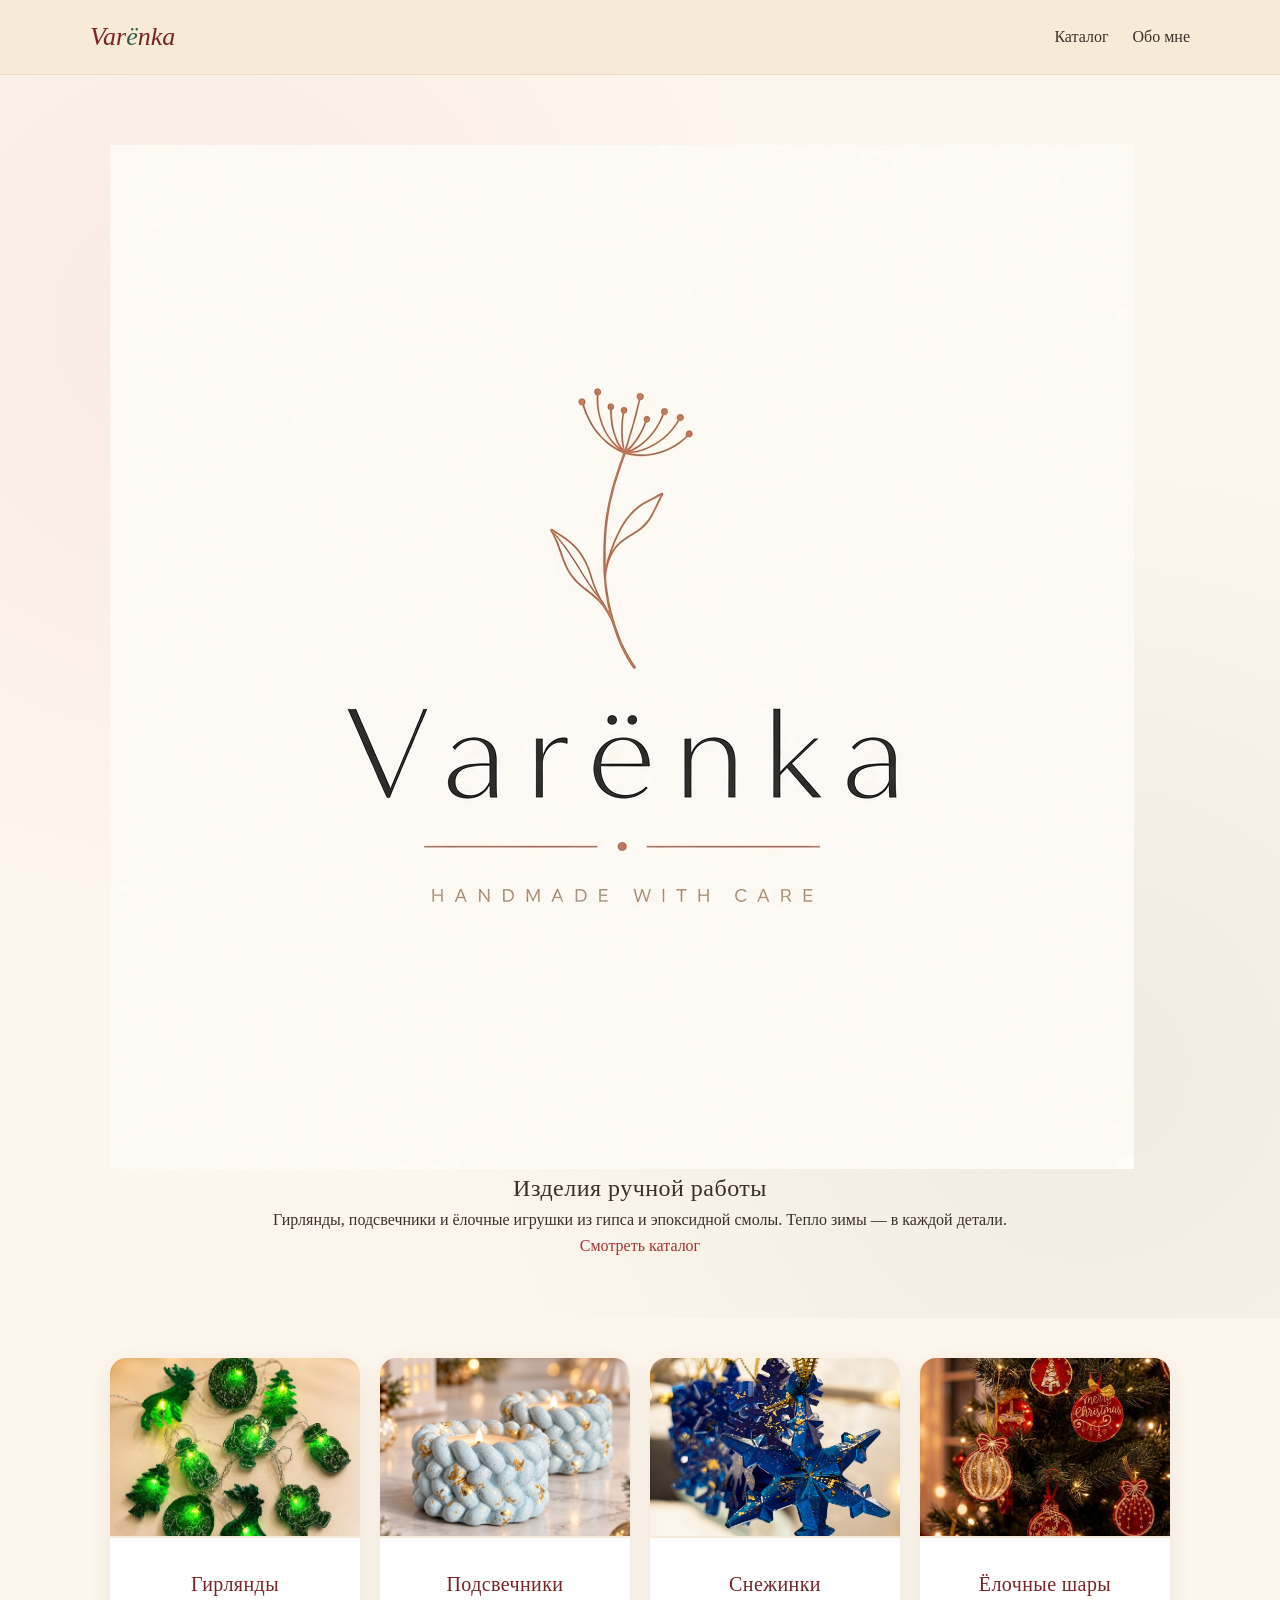
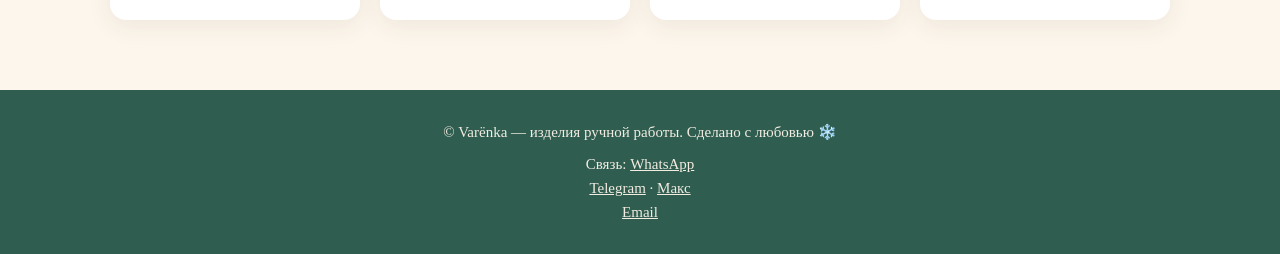
==== commit 3fab71c5: "Update index.html" ====
--- a/index.html
+++ b/index.html
@@ -20,8 +20,8 @@
 </header>
 
 <section class="hero">
-  <div class="container">
-    <img src="images/logo.png" alt="Логотип Varёnka" class="hero-logo-final">
+  <div class="container" style="text-align: center;">
+    <img src="images/logo.png" alt="Логотип Varёnka" class="my-logo">
     <h1>Изделия ручной работы</h1>
     <p>Гирлянды, подсвечники и ёлочные игрушки из гипса и эпоксидной смолы. Тепло зимы — в каждой детали.</p>
     <a href="catalog.html" class="btn">Смотреть каталог</a>
--- a/style.css
+++ b/style.css
@@ -65,47 +65,7 @@
   flex-wrap: wrap;
 }
 
-.hero-text {
-  max-width: 600px;
-}
-
-.hero-text h1 {
-  font-size: clamp(34px, 6vw, 56px);
-  color: var(--accent-dark);
-  margin-bottom: 18px;
-  font-style: italic;
-}
-.hero-text p {
-  font-size: clamp(16px, 2.4vw, 20px);
-  color: var(--muted);
-  margin-bottom: 32px;
-}
-
-/* ===== Универсальный логотип ===== */
-.brand-logo {
-  width: 150px !important; 
-  height: 150px !important; 
-  max-width: 150px !important;
-  object-fit: cover !important; 
-  border-radius: 50% !important; /* Это делает круг */
-  box-shadow: 0 4px 15px rgba(0,0,0,0.1) !important;
-  border: 3px solid var(--bg-soft) !important;
-  display: inline-block;
-  vertical-align: middle;
-  margin: 0;
-}
-
-/* ===== Кнопки ===== */
-.btn {
-  display: inline-block;
-  background: var(--accent);
-  color: #fff;
-  padding: 14px 32px;
-  border-radius: 40px;
-  font-size: 17px;
-  transition: background .2s;
-}
-.btn:hover { background: var(--accent-dark); text-decoration: none; }
+
 
 /* ===== Категории на главной ===== */
 .categories {
@@ -305,14 +265,7 @@
 }
 footer a { color: #f2ece2; text-decoration: underline; }
 
-/* ===== Мобильная адаптация ===== */
-@media (max-width: 768px) {
-  .hero-flex { flex-direction: column; text-align: center; }
-  .hero-text { text-align: center; }
-  .about-flex { flex-direction: column; text-align: center; }
-  .modal-content { width: 100%; }
-  .prev, .next { font-size: 20px; }
-}
+
 
 @media (max-width: 600px) {
   .nav ul { gap: 14px; font-size: 15px; }
@@ -322,21 +275,7 @@
   .card h3 { font-size: 16px; }
   .card .desc { font-size: 13px; }
 }
-/* Логотип в левом верхнем углу баннера */
-
-
-.hero-corner-logo {
-  position: absolute !important;
-  top: 40px !important;   /* Жестко задаем отступ сверху */
-  left: 50px !important;
-  width: 150px !important;
-  height: 150px !important;
-  border-radius: 50% !important; 
-  object-fit: cover !important;
-  box-shadow: 0 4px 15px rgba(0,0,0,0.1) !important;
-  border: 3px solid var(--bg-soft) !important;
-  z-index: 1 !important;
-}
+
 
 /* На телефонах логотип в углу может мешать тексту, поэтому уменьшаем его */
 @media (max-width: 768px) {
@@ -350,3 +289,41 @@
     left: auto !important;
   }
 }
+/* ===== ФИНАЛЬНЫЙ ЛОГОТИП НА ГЛАВНОЙ ===== */
+.hero .container {
+  position: relative;
+  text-align: center;
+  padding-top: 10px;
+}
+
+.hero-logo-final {
+  width: 120px;
+  height: 120px;
+  border-radius: 50%;
+  object-fit: cover;
+  box-shadow: 0 4px 15px rgba(0,0,0,0.1);
+  border: 3px solid var(--bg-soft);
+  
+  /* На компьютере: в левом верхнем углу */
+  position: absolute;
+  top: 10px;
+  left: 0px;
+  z-index: 1;
+}
+
+/* Текст поверх логотипа на всякий случай */
+.hero h1, .hero p, .hero .btn {
+  position: relative;
+  z-index: 2;
+}
+
+/* ===== ТОЛЬКО ДЛЯ ТЕЛЕФОНОВ ===== */
+@media (max-width: 768px) {
+  .hero-logo-final {
+    position: static; /* Отпускаем в обычный поток */
+    margin: 0 auto 20px auto; /* Центрируем */
+    display: block;
+    width: 100px;
+    height: 100px;
+  }
+}
